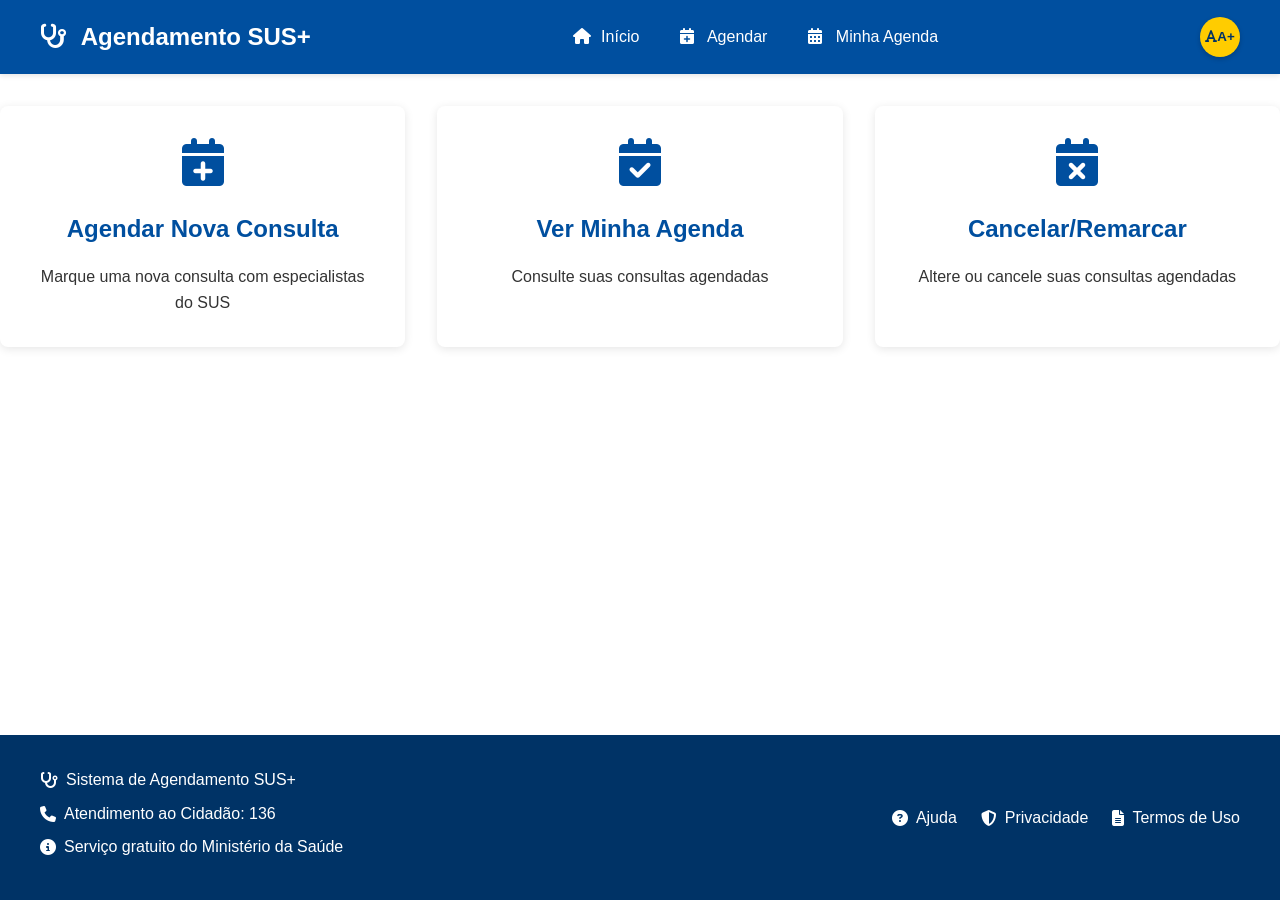
==== index.html @ 12c7913a "first commit" ====
<!DOCTYPE html>
<html lang="pt-BR">
<head>
    <meta charset="UTF-8">
    <meta name="viewport" content="width=device-width, initial-scale=1.0">
    <title>SUS+ - Início</title>
    <link rel="stylesheet" href="https://cdnjs.cloudflare.com/ajax/libs/font-awesome/6.4.0/css/all.min.css">
    <link rel="stylesheet" href="css/style.css">
    <link rel="stylesheet" href="css/index.css">
</head>
<body>
    <!-- Cabeçalho -->
    <header>
        <div class="header-container">
            <div class="logo">
                <i class="fas fa-stethoscope"></i> Agendamento SUS+
            </div>
            <nav class="nav-menu">
                <a href="index.html" class="nav-link">
                    <i class="fas fa-home"></i> Início
                </a>
                <a href="agendar.html" class="nav-link">
                    <i class="fas fa-calendar-plus"></i> Agendar
                </a>
                <a href="minha-agenda.html" class="nav-link">
                    <i class="fas fa-calendar-alt"></i> Minha Agenda
                </a>
            </nav>
            <button class="acessibilidade-btn" id="btn-acessibilidade" aria-label="Aumentar tamanho da fonte">
                <i class="fas fa-font"></i> A+
            </button>
        </div>
    </header>

    <!-- Cartões do dashboard -->
    <div class="cartoes-container" >
        <a href="agendar.html" class="card card-acao" aria-label="Agendar nova consulta">
                <i class="fas fa-calendar-plus card-icon"></i>
                <h2 class="card-titulo">Agendar Nova Consulta</h2>
                <p>Marque uma nova consulta com especialistas do SUS</p>
        </a>
        
        <a href="minha-agenda.html" class="card card-acao" aria-label="Ver minha agenda">
                <i class="fas fa-calendar-check card-icon"></i>
                <h2 class="card-titulo">Ver Minha Agenda</h2>
                <p>Consulte suas consultas agendadas</p>
        </a>
        
        <a href="minha-agenda.html" class="card card-acao" aria-label="Cancelar ou remarcar consulta">
                <i class="fas fa-calendar-times card-icon"></i>
                <h2 class="card-titulo">Cancelar/Remarcar</h2>
                <p>Altere ou cancele suas consultas agendadas</p>
        </a>
    </div>
    <!-- Rodapé -->
<footer>
        <div class="footer-container">
            <div class="footer-info">
                <p><i class="fas fa-stethoscope"></i> Sistema de Agendamento SUS+</p>
                <p><i class="fas fa-phone"></i> Atendimento ao Cidadão: 136</p>
                <p><i class="fas fa-info-circle"></i> Serviço gratuito do Ministério da Saúde</p>
            </div>
            <div class="footer-links">
                <a href="#" class="footer-link">
                    <i class="fas fa-question-circle"></i> Ajuda
                </a>
                <a href="#" class="footer-link">
                    <i class="fas fa-shield-alt"></i> Privacidade
                </a>
                <a href="#" class="footer-link">
                    <i class="fas fa-file-alt"></i> Termos de Uso
                </a>
            </div>
        </div>
    </footer>

    <!-- Script VLibras -->
    <div vw class="enabled">
        <div vw-access-button class="active"></div>
        <div vw-plugin-wrapper>
            <div class="vw-plugin-top-wrapper"></div>
        </div>
    </div>
    <script src="https://vlibras.gov.br/app/vlibras-plugin.js"></script>
    <script>
        new window.VLibras.Widget('https://vlibras.gov.br/app');
    </script>

    <!-- Scripts da aplicação -->
    <script src="js/main.js"></script>
</body>
</html>
---- css/style.css ----
/* Reset e configurações básicas */
* {
    margin: 0;
    padding: 0;
    box-sizing: border-box;
}

:root {
    --azul-sus: #004F9F;
    --azul-escuro: #003366;
    --verde-destaque: #00A859;
    --amarelo-destaque: #FFCC00;
    --branco: #FFFFFF;
    --cinza-claro: #F0F0F0;
    --cinza-medio: #CCCCCC;
    --cinza-escuro: #333333;
    --fonte-tamanho-base: 16px;
    --fonte-tamanho-ampliada: 20px;
    --fonte-tamanho-extra-ampliada: 24px;
}

/* Estrutura principal da página */
html, body {
    height: 100%;
    margin: 0;
    padding: 0;
}

body {
    font-family: Arial, Helvetica, sans-serif;
    font-size: var(--fonte-tamanho-base);
    line-height: 1.6;
    color: var(--azul-escuro);
    background-color: var(--branco);
    transition: font-size 0.3s ease;
    display: flex;
    flex-direction: column;
    min-height: 100vh;
}


/* Classes para ajuste de fonte */
body.font-ampliada {
    font-size: var(--fonte-tamanho-ampliada);
}

body.font-extra-ampliada {
    font-size: var(--fonte-tamanho-extra-ampliada);
}

/* Cabeçalho */
header {
    background-color: var(--azul-sus);
    color: var(--branco);
    padding: 1rem;
    position: sticky;
    top: 0;
    z-index: 100;
    box-shadow: 0 2px 5px rgba(0, 0, 0, 0.1);
}

.header-container {
    display: flex;
    justify-content: space-between;
    align-items: center;
    max-width: 1200px;
    margin: 0 auto;
}

.logo {
    font-size: 1.5rem;
    font-weight: bold;
}

.nav-menu {
    display: flex;
    gap: 1.5rem;
}

.nav-link {
    color: var(--branco);
    text-decoration: none;
    padding: 0.5rem;
    border-radius: 4px;
    transition: background-color 0.3s;
}

.nav-link:hover, .nav-link:focus {
    background-color: rgba(255, 255, 255, 0.2);
    outline: 3px solid var(--amarelo-destaque);
}

/* Botão de Acessibilidade */
.acessibilidade-btn {
    background-color: var(--amarelo-destaque);
    color: var(--azul-escuro);
    border: none;
    border-radius: 50%;
    width: 40px;
    height: 40px;
    font-weight: bold;
    cursor: pointer;
    display: flex;
    align-items: center;
    justify-content: center;
    box-shadow: 0 2px 5px rgba(0, 0, 0, 0.2);
    transition: transform 0.3s;
}

.acessibilidade-btn:hover, .acessibilidade-btn:focus {
    transform: scale(1.1);
    outline: 3px solid var(--azul-escuro);
}

/* Conteúdo Principal */
main {
    flex: 1;
    max-width: 1200px;
    margin: 0 auto;
    padding: 2rem 1rem;
    width: 100%;
}

/* Cartões */
.card {
    background-color: var(--branco);
    border-radius: 8px;
    box-shadow: 0 2px 10px rgba(0, 0, 0, 0.1);
    padding: 1.5rem;
    margin-bottom: 1.5rem;
    transition: transform 0.3s, box-shadow 0.3s;
}

.card:hover {
    transform: translateY(-5px);
    box-shadow: 0 5px 15px rgba(0, 0, 0, 0.1);
}

.card-acao {
    display: block;
    text-decoration: none;
    color: inherit;
    cursor: pointer;
}

.card-acao:focus {
    outline: 3px solid var(--azul-sus);
}

.card-titulo {
    font-size: 1.25rem;
    margin-bottom: 1rem;
    color: var(--azul-sus);
}

/* Botões */
.btn {
    display: inline-block;
    padding: 0.75rem 1.5rem;
    background-color: var(--verde-destaque);
    color: var(--branco);
    border: 1px solid var(--branco);
    border-radius: 4px;
    font-size: 1rem;
    font-weight: bold;
    cursor: pointer;
    text-align: center;
    text-decoration: none;
    transition: background-color 0.3s, transform 0.2s;
}

.btn:hover, .btn:focus {
    background-color: #008F4C;
    transform: translateY(-2px);
    outline: 3px solid var(--amarelo-destaque);
}

.btn-secundario {
    background-color: var(--cinza-medio);
    color: var(--cinza-escuro);
}

.btn-secundario:hover, .btn-secundario:focus {
    background-color: #BBBBBB;
}

.btn-inicio {
    background-color: var(--azul-sus);
    margin-top: 1rem;
}

.btn-inicio:hover, .btn-inicio:focus {
    background-color: #003d7a;
}

/* Formulários */
.form-group {
    margin-bottom: 1.5rem;
}

.form-label {
    display: block;
    margin-bottom: 0.5rem;
    font-weight: bold;
}

.form-input, .form-select {
    width: 100%;
    padding: 0.75rem;
    border: 1px solid var(--cinza-medio);
    border-radius: 4px;
    font-size: 1rem;
}

.form-input:focus, .form-select:focus {
    border-color: var(--azul-sus);
    outline: 3px solid var(--amarelo-destaque);
}

/* Lista de opções */
.opcoes-lista {
    display: grid;
    grid-template-columns: repeat(auto-fill, minmax(250px, 1fr));
    gap: 1rem;
}

.opcao-item {
    padding: 1rem;
    border: 1px solid var(--cinza-medio);
    border-radius: 4px;
    cursor: pointer;
    transition: background-color 0.3s, border-color 0.3s;
}

.opcao-item:hover, .opcao-item:focus {
    background-color: var(--cinza-claro);
    border-color: var(--azul-sus);
    outline: 3px solid var(--amarelo-destaque);
}

.opcao-item.selecionado {
    background-color: var(--azul-sus);
    color: var(--branco);
    border-color: var(--azul-sus);
}

/* Footer fixo no final */
footer {
    background-color: var(--azul-escuro);
    color: var(--branco);
    padding: 2rem 1rem;
    text-align: center;
    margin-top: auto;
    width: 100%;
}

.footer-container {
    max-width: 1200px;
    margin: 0 auto;
    display: flex;
    justify-content: space-between;
    align-items: center;
    flex-wrap: wrap;
    gap: 2rem;
}

.footer-info p {
    margin-bottom: 0.5rem;
    display: flex;
    align-items: center;
    gap: 0.5rem;
}

.footer-links {
    display: flex;
    gap: 1.5rem;
}

.footer-link {
    color: var(--branco);
    text-decoration: none;
    display: flex;
    align-items: center;
    gap: 0.5rem;
    transition: opacity 0.3s;
}

.footer-link:hover {
    opacity: 0.8;
}

/* Responsividade Global */
@media (max-width: 768px) {
    .header-container {
        flex-direction: column;
        gap: 1rem;
    }
    
    .nav-menu {
        width: 100%;
        justify-content: space-around;
    }
    
    .footer-container {
        flex-direction: column;
        text-align: center;
    }
    
    .footer-links {
        justify-content: center;
    }
}

/* Estilos para aumento de fonte globais */
body.font-ampliada .card,
body.font-ampliada .btn,
body.font-ampliada .form-input,
body.font-ampliada .form-select {
    font-size: var(--fonte-tamanho-ampliada);
}

body.font-extra-ampliada .card,
body.font-extra-ampliada .btn,
body.font-extra-ampliada .form-input,
body.font-extra-ampliada .form-select {
    font-size: var(--fonte-tamanho-extra-ampliada);
}

/* Estilos para ícones globais */
.logo i {
    margin-right: 0.5rem;
}

.nav-link i {
    margin-right: 0.5rem;
    width: 16px;
    text-align: center;
}

.card-titulo i {
    margin-right: 0.5rem;
    color: var(--azul-sus);
}

.btn i {
    margin-right: 0.5rem;
}
---- css/index.css ----
body{
    background-image: url(https://blog.samisaude.com.br/wp-content/uploads/2021/07/cartao-nacional-de-saude.png);
}

/* Container de cartões do dashboard */
.cartoes-container {
    display: grid;
    grid-template-columns: repeat(auto-fit, minmax(300px, 1fr));
    gap: 2rem;
    margin: 2rem 0;
}

/* Cartões de ação do dashboard */
.cartoes-container .card {
    text-align: center;
    padding: 2rem;
    transition: all 0.3s ease;
}

.cartoes-container .card:hover {
    transform: translateY(-8px);
    box-shadow: 0 8px 25px rgba(0, 0, 0, 0.15);
}

.cartoes-container .card-icon {
    font-size: 3rem;
    color: var(--azul-sus);
    margin-bottom: 1.5rem;
    display: block;
}

.cartoes-container .card-titulo {
    font-size: 1.5rem;
    margin-bottom: 1rem;
    color: var(--azul-sus);
}

.cartoes-container .card p {
    color: var(--cinza-escuro);
    line-height: 1.6;
}

/* Próxima consulta */
#mensagem-proxima-consulta {
    padding: 1.5rem;
    background-color: var(--cinza-claro);
    border-radius: 8px;
    text-align: center;
    font-size: 1.1rem;
}

#mensagem-proxima-consulta i {
    color: var(--azul-sus);
    margin-right: 0.5rem;
}

/* Título principal do dashboard */
#dashboard h1 {
    text-align: center;
    margin-bottom: 1rem;
    color: var(--azul-sus);
}

#dashboard h1 i {
    margin-right: 1rem;
}

#dashboard > p {
    text-align: center;
    font-size: 1.2rem;
    margin-bottom: 2rem;
    color: var(--cinza-escuro);
}

/* Responsividade do dashboard */
@media (max-width: 768px) {
    .cartoes-container {
        grid-template-columns: 1fr;
        gap: 1.5rem;
    }
    
    .cartoes-container .card {
        padding: 1.5rem;
    }
    
    .cartoes-container .card-icon {
        font-size: 2.5rem;
    }
}
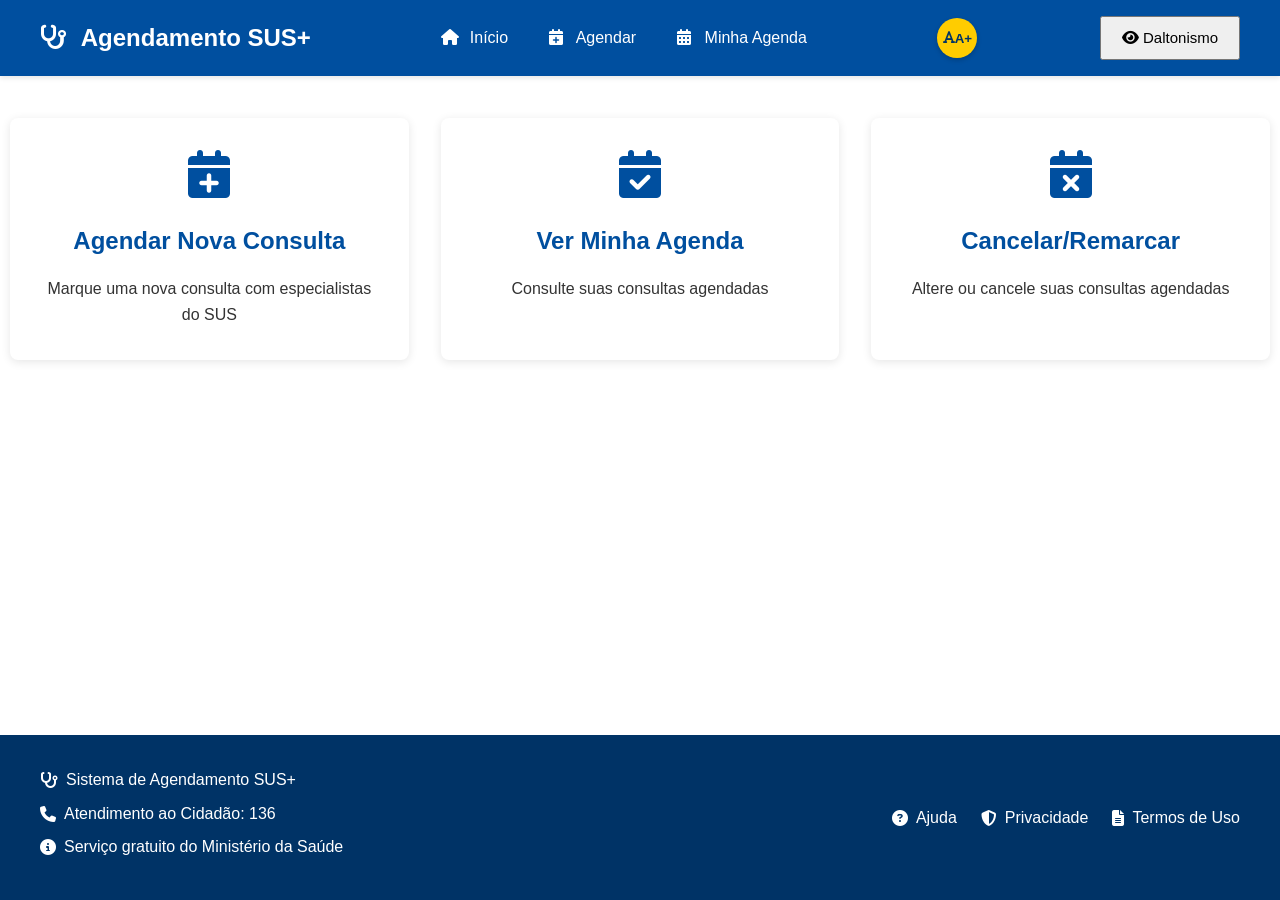
==== commit 28df1b37: "ajustes - func - daltonismo, fonte" ====
--- a/index.html
+++ b/index.html
@@ -26,8 +26,11 @@
                     <i class="fas fa-calendar-alt"></i> Minha Agenda
                 </a>
             </nav>
-            <button class="acessibilidade-btn" id="btn-acessibilidade" aria-label="Aumentar tamanho da fonte">
+            <button class="fonte-btn" id="btn-acessibilidade" aria-label="Aumentar tamanho da fonte">
                 <i class="fas fa-font"></i> A+
+            </button>
+            <button class="daltonismo-btn" id="btn-daltonismo" aria-label="Ativar modo de daltonismo">
+                <i class="fas fa-eye"></i> Daltonismo
             </button>
         </div>
     </header>
@@ -88,5 +91,24 @@
 
     <!-- Scripts da aplicação -->
     <script src="js/main.js"></script>
+    <!-- Filtro para daltonismo-->
+    <svg width="0" height="0">
+    <filter id="protanopia">
+        <feColorMatrix type="matrix" values="
+            0.567 0.433 0      0 0
+            0.558 0.442 0      0 0
+            0      0.242 0.758 0 0
+            0      0      0      1 0" />
+    </filter>
+
+    <filter id="tritanopia">
+        <feColorMatrix type="matrix" values="
+            0.95  0.05  0      0 0
+            0      0.433 0.567 0 0
+            0      0.475 0.525 0 0
+            0      0      0      1 0" />
+    </filter>
+</svg>
+
 </body>
 </html>
--- a/css/style.css
+++ b/css/style.css
@@ -19,6 +19,34 @@
     --fonte-tamanho-extra-ampliada: 24px;
 }
 
+/* Modo Daltonismo 1: Protanopia / Deuteranopia */
+.modo-protanopia {
+    filter: url("#protanopia");
+}
+
+/* Modo Daltonismo 2: Tritanopia */
+.modo-tritanopia {
+    filter: url("#tritanopia");
+}
+
+/* Modo Daltonismo 3: Alta distinção de forma */
+.modo-alto-contraste {
+    filter: grayscale(100%) contrast(150%);
+}
+.opcao-item.selecionado {
+    border: 3px solid #0044ff; /* visível para daltônicos */
+    background-color: #e6f0ff;
+    position: relative;
+}
+
+.opcao-item.selecionado::after {
+    content: "✓";
+    position: absolute;
+    right: 10px;
+    top: 10px;
+    font-weight: bold;
+}
+
 /* Estrutura principal da página */
 html, body {
     height: 100%;
@@ -91,7 +119,7 @@
 }
 
 /* Botão de Acessibilidade */
-.acessibilidade-btn {
+.fonte-btn {
     background-color: var(--amarelo-destaque);
     color: var(--azul-escuro);
     border: none;
@@ -106,6 +134,15 @@
     box-shadow: 0 2px 5px rgba(0, 0, 0, 0.2);
     transition: transform 0.3s;
 }
+
+.daltonismo-btn {
+    padding: 10px 18px;
+    min-width: 140px;
+    min-height: 44px;
+    font-size: 15px;
+    line-height: 1.2;
+}
+
 
 .acessibilidade-btn:hover, .acessibilidade-btn:focus {
     transform: scale(1.1);
@@ -344,4 +381,17 @@
 
 .btn i {
     margin-right: 0.5rem;
-}+}
+
+.vw-plugin-top-wrapper,
+.vw-plugin-wrapper,
+.vw-plugin,
+[vw-access-button] {
+    position: fixed !important;
+}
+[vw-access-button] {
+    bottom: 20px !important;
+    right: 20px !important;
+    z-index: 10000 !important;
+}
+
--- a/css/index.css
+++ b/css/index.css
@@ -8,6 +8,7 @@
     grid-template-columns: repeat(auto-fit, minmax(300px, 1fr));
     gap: 2rem;
     margin: 2rem 0;
+    padding: 10px;
 }
 
 /* Cartões de ação do dashboard */
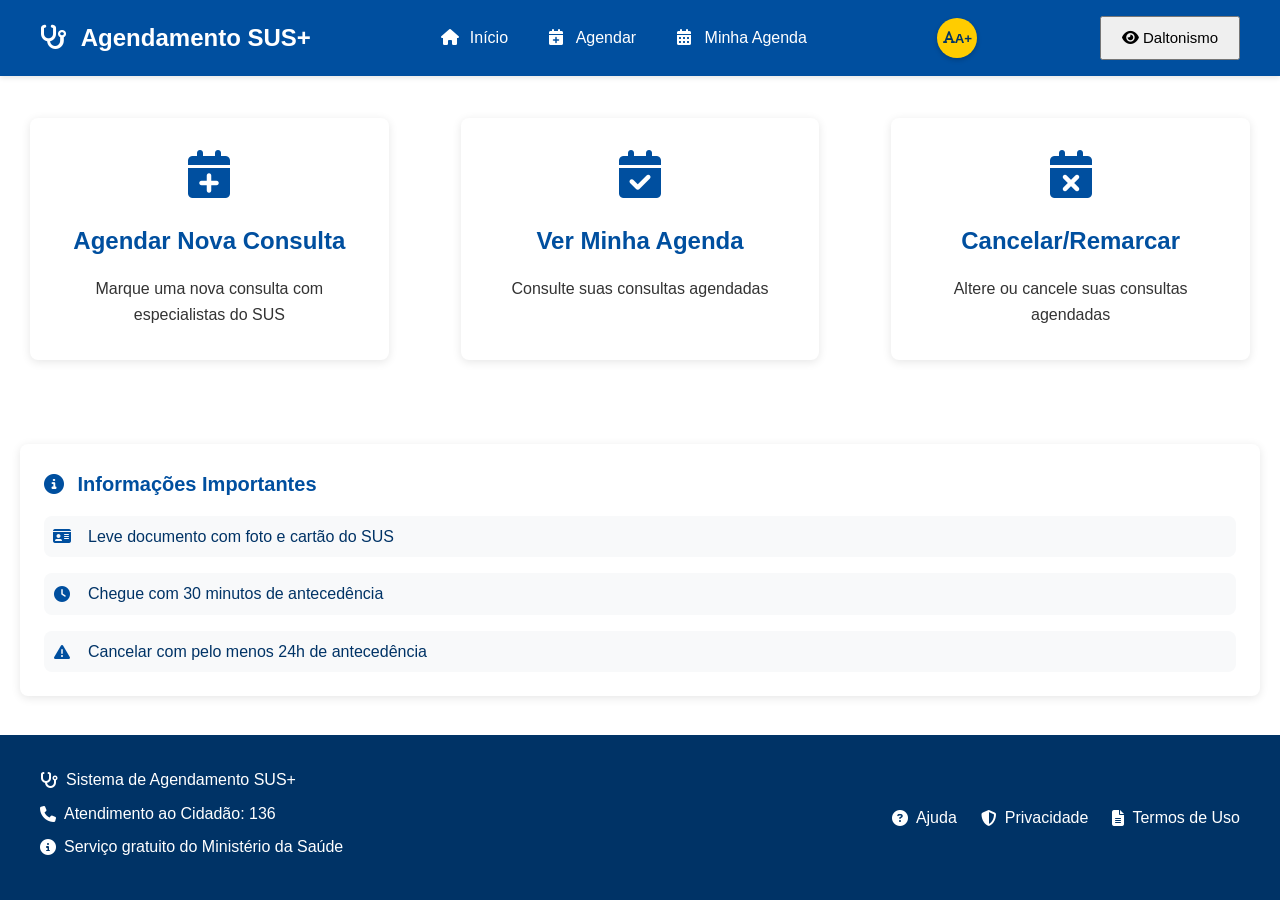
==== commit 774a4efa: "ajuste para leitores de tela" ====
--- a/index.html
+++ b/index.html
@@ -4,74 +4,110 @@
     <meta charset="UTF-8">
     <meta name="viewport" content="width=device-width, initial-scale=1.0">
     <title>SUS+ - Início</title>
+    <meta name="description" content="Sistema de Agendamento SUS+ - Agende suas consultas do SUS de forma rápida e fácil">
     <link rel="stylesheet" href="https://cdnjs.cloudflare.com/ajax/libs/font-awesome/6.4.0/css/all.min.css">
     <link rel="stylesheet" href="css/style.css">
     <link rel="stylesheet" href="css/index.css">
 </head>
-<body>
+<body role="document" aria-label="Página inicial do Sistema de Agendamento SUS+">
+    <!-- Imagem de fundo com descrição para leitores de tela -->
+    <div class="background-image" role="img" aria-label="Cartão Nacional de Saúde - Sistema público de saúde brasileiro" style="display: none;"></div>
+    
     <!-- Cabeçalho -->
-    <header>
+    <header role="banner">
         <div class="header-container">
-            <div class="logo">
-                <i class="fas fa-stethoscope"></i> Agendamento SUS+
+            <div class="logo" aria-label="Sistema de Agendamento SUS+">
+                <i class="fas fa-stethoscope" aria-hidden="true"></i> Agendamento SUS+
             </div>
-            <nav class="nav-menu">
-                <a href="index.html" class="nav-link">
-                    <i class="fas fa-home"></i> Início
+            <nav class="nav-menu" aria-label="Navegação principal">
+                <a href="index.html" class="nav-link" aria-current="page" aria-label="Página inicial">
+                    <i class="fas fa-home" aria-hidden="true"></i> Início
                 </a>
-                <a href="agendar.html" class="nav-link">
-                    <i class="fas fa-calendar-plus"></i> Agendar
+                <a href="agendar.html" class="nav-link" aria-label="Agendar nova consulta">
+                    <i class="fas fa-calendar-plus" aria-hidden="true"></i> Agendar
                 </a>
-                <a href="minha-agenda.html" class="nav-link">
-                    <i class="fas fa-calendar-alt"></i> Minha Agenda
+                <a href="minha-agenda.html" class="nav-link" aria-label="Minha agenda de consultas">
+                    <i class="fas fa-calendar-alt" aria-hidden="true"></i> Minha Agenda
                 </a>
             </nav>
             <button class="fonte-btn" id="btn-acessibilidade" aria-label="Aumentar tamanho da fonte">
-                <i class="fas fa-font"></i> A+
+                <i class="fas fa-font" aria-hidden="true"></i> A+
             </button>
             <button class="daltonismo-btn" id="btn-daltonismo" aria-label="Ativar modo de daltonismo">
-                <i class="fas fa-eye"></i> Daltonismo
+                <i class="fas fa-eye" aria-hidden="true"></i> Daltonismo
             </button>
         </div>
     </header>
 
-    <!-- Cartões do dashboard -->
-    <div class="cartoes-container" >
-        <a href="agendar.html" class="card card-acao" aria-label="Agendar nova consulta">
-                <i class="fas fa-calendar-plus card-icon"></i>
-                <h2 class="card-titulo">Agendar Nova Consulta</h2>
-                <p>Marque uma nova consulta com especialistas do SUS</p>
-        </a>
-        
-        <a href="minha-agenda.html" class="card card-acao" aria-label="Ver minha agenda">
-                <i class="fas fa-calendar-check card-icon"></i>
-                <h2 class="card-titulo">Ver Minha Agenda</h2>
-                <p>Consulte suas consultas agendadas</p>
-        </a>
-        
-        <a href="minha-agenda.html" class="card card-acao" aria-label="Cancelar ou remarcar consulta">
-                <i class="fas fa-calendar-times card-icon"></i>
-                <h2 class="card-titulo">Cancelar/Remarcar</h2>
-                <p>Altere ou cancele suas consultas agendadas</p>
-        </a>
-    </div>
+        <!-- Cartões do dashboard -->
+        <section class="dashboard" aria-labelledby="titulo-dashboard">
+            <h2 id="titulo-dashboard" class="sr-only">Ações rápidas do sistema</h2>
+            <div class="cartoes-container">
+                <a href="agendar.html" class="card card-acao" role="button" aria-label="Agendar nova consulta com especialistas do SUS">
+                    <i class="fas fa-calendar-plus card-icon" aria-hidden="true"></i>
+                    <h3 class="card-titulo">Agendar Nova Consulta</h3>
+                    <p>Marque uma nova consulta com especialistas do SUS</p>
+                    <span class="sr-only">Clique para agendar nova consulta</span>
+                </a>
+                
+                <a href="minha-agenda.html" class="card card-acao" role="button" aria-label="Ver minha agenda de consultas agendadas">
+                    <i class="fas fa-calendar-check card-icon" aria-hidden="true"></i>
+                    <h3 class="card-titulo">Ver Minha Agenda</h3>
+                    <p>Consulte suas consultas agendadas</p>
+                    <span class="sr-only">Clique para ver sua agenda</span>
+                </a>
+                
+                <a href="minha-agenda.html" class="card card-acao" role="button" aria-label="Cancelar ou remarcar consulta existente">
+                    <i class="fas fa-calendar-times card-icon" aria-hidden="true"></i>
+                    <h3 class="card-titulo">Cancelar/Remarcar</h3>
+                    <p>Altere ou cancele suas consultas agendadas</p>
+                    <span class="sr-only">Clique para cancelar ou remarcar consultas</span>
+                </a>
+            </div>
+        </section>
+
+        <!-- Informações Úteis -->
+        <section class="informacoes" aria-labelledby="titulo-informacoes">
+            <div class="card">
+                <h2 id="titulo-informacoes" class="card-titulo">
+                    <i class="fas fa-info-circle" aria-hidden="true"></i>
+                    Informações Importantes
+                </h2>
+                <div class="info-list">
+                    <div class="info-item" aria-label="Leve seu documento de identidade e cartão do SUS">
+                        <i class="fas fa-id-card" aria-hidden="true"></i>
+                        <span>Leve documento com foto e cartão do SUS</span>
+                    </div>
+                    <div class="info-item" aria-label="Chegue com 30 minutos de antecedência">
+                        <i class="fas fa-clock" aria-hidden="true"></i>
+                        <span>Chegue com 30 minutos de antecedência</span>
+                    </div>
+                    <div class="info-item" aria-label="Cancelamentos com pelo menos 24 horas de antecedência">
+                        <i class="fas fa-exclamation-triangle" aria-hidden="true"></i>
+                        <span>Cancelar com pelo menos 24h de antecedência</span>
+                    </div>
+                </div>
+            </div>
+        </section>
+    </main>
+
     <!-- Rodapé -->
-<footer>
+    <footer role="contentinfo">
         <div class="footer-container">
             <div class="footer-info">
-                <p><i class="fas fa-stethoscope"></i> Sistema de Agendamento SUS+</p>
-                <p><i class="fas fa-phone"></i> Atendimento ao Cidadão: 136</p>
-                <p><i class="fas fa-info-circle"></i> Serviço gratuito do Ministério da Saúde</p>
+                <p><i class="fas fa-stethoscope" aria-hidden="true"></i> Sistema de Agendamento SUS+</p>
+                <p><i class="fas fa-phone" aria-hidden="true"></i> Atendimento ao Cidadão: 136</p>
+                <p><i class="fas fa-info-circle" aria-hidden="true"></i> Serviço gratuito do Ministério da Saúde</p>
             </div>
             <div class="footer-links">
-                <a href="#" class="footer-link">
-                    <i class="fas fa-question-circle"></i> Ajuda
+                <a href="#" class="footer-link" aria-label="Acessar página de ajuda">
+                    <i class="fas fa-question-circle" aria-hidden="true"></i> Ajuda
                 </a>
-                <a href="#" class="footer-link">
-                    <i class="fas fa-shield-alt"></i> Privacidade
+                <a href="#" class="footer-link" aria-label="Acessar política de privacidade">
+                    <i class="fas fa-shield-alt" aria-hidden="true"></i> Privacidade
                 </a>
-                <a href="#" class="footer-link">
-                    <i class="fas fa-file-alt"></i> Termos de Uso
+                <a href="#" class="footer-link" aria-label="Acessar termos de uso">
+                    <i class="fas fa-file-alt" aria-hidden="true"></i> Termos de Uso
                 </a>
             </div>
         </div>
@@ -79,11 +115,12 @@
 
     <!-- Script VLibras -->
     <div vw class="enabled">
-        <div vw-access-button class="active"></div>
+        <div vw-access-button class="active" aria-label="Acessibilidade em Libras - Tradutor para Língua Brasileira de Sinais"></div>
         <div vw-plugin-wrapper>
             <div class="vw-plugin-top-wrapper"></div>
         </div>
     </div>
+
     <script src="https://vlibras.gov.br/app/vlibras-plugin.js"></script>
     <script>
         new window.VLibras.Widget('https://vlibras.gov.br/app');
@@ -91,24 +128,24 @@
 
     <!-- Scripts da aplicação -->
     <script src="js/main.js"></script>
-    <!-- Filtro para daltonismo-->
-    <svg width="0" height="0">
-    <filter id="protanopia">
-        <feColorMatrix type="matrix" values="
-            0.567 0.433 0      0 0
-            0.558 0.442 0      0 0
-            0      0.242 0.758 0 0
-            0      0      0      1 0" />
-    </filter>
 
-    <filter id="tritanopia">
-        <feColorMatrix type="matrix" values="
-            0.95  0.05  0      0 0
-            0      0.433 0.567 0 0
-            0      0.475 0.525 0 0
-            0      0      0      1 0" />
-    </filter>
-</svg>
+    <!-- Filtro para daltonismo -->
+    <svg width="0" height="0" aria-hidden="true">
+        <filter id="protanopia">
+            <feColorMatrix type="matrix" values="
+                0.567 0.433 0      0 0
+                0.558 0.442 0      0 0
+                0      0.242 0.758 0 0
+                0      0      0      1 0" />
+        </filter>
 
+        <filter id="tritanopia">
+            <feColorMatrix type="matrix" values="
+                0.95  0.05  0      0 0
+                0      0.433 0.567 0 0
+                0      0.475 0.525 0 0
+                0      0      0      1 0" />
+        </filter>
+    </svg>
 </body>
 </html>
--- a/css/index.css
+++ b/css/index.css
@@ -1,7 +1,30 @@
 body{
     background-image: url(https://blog.samisaude.com.br/wp-content/uploads/2021/07/cartao-nacional-de-saude.png);
 }
+.informacoes {
+    margin-top: 2rem;
+}
 
+.info-list {
+    display: flex;
+    flex-direction: column;
+    gap: 1rem;
+}
+
+.info-item {
+    display: flex;
+    align-items: center;
+    gap: 1rem;
+    padding: 0.5rem;
+    border-radius: 8px;
+    background-color: #f8f9fa;
+}
+
+.info-item i {
+    color: var(--azul-sus);
+    width: 20px;
+    text-align: center;
+}
 /* Container de cartões do dashboard */
 .cartoes-container {
     display: grid;
@@ -18,6 +41,9 @@
     transition: all 0.3s ease;
 }
 
+.card {
+    margin: 0 20px 10px 20px;
+}
 .cartoes-container .card:hover {
     transform: translateY(-8px);
     box-shadow: 0 8px 25px rgba(0, 0, 0, 0.15);
